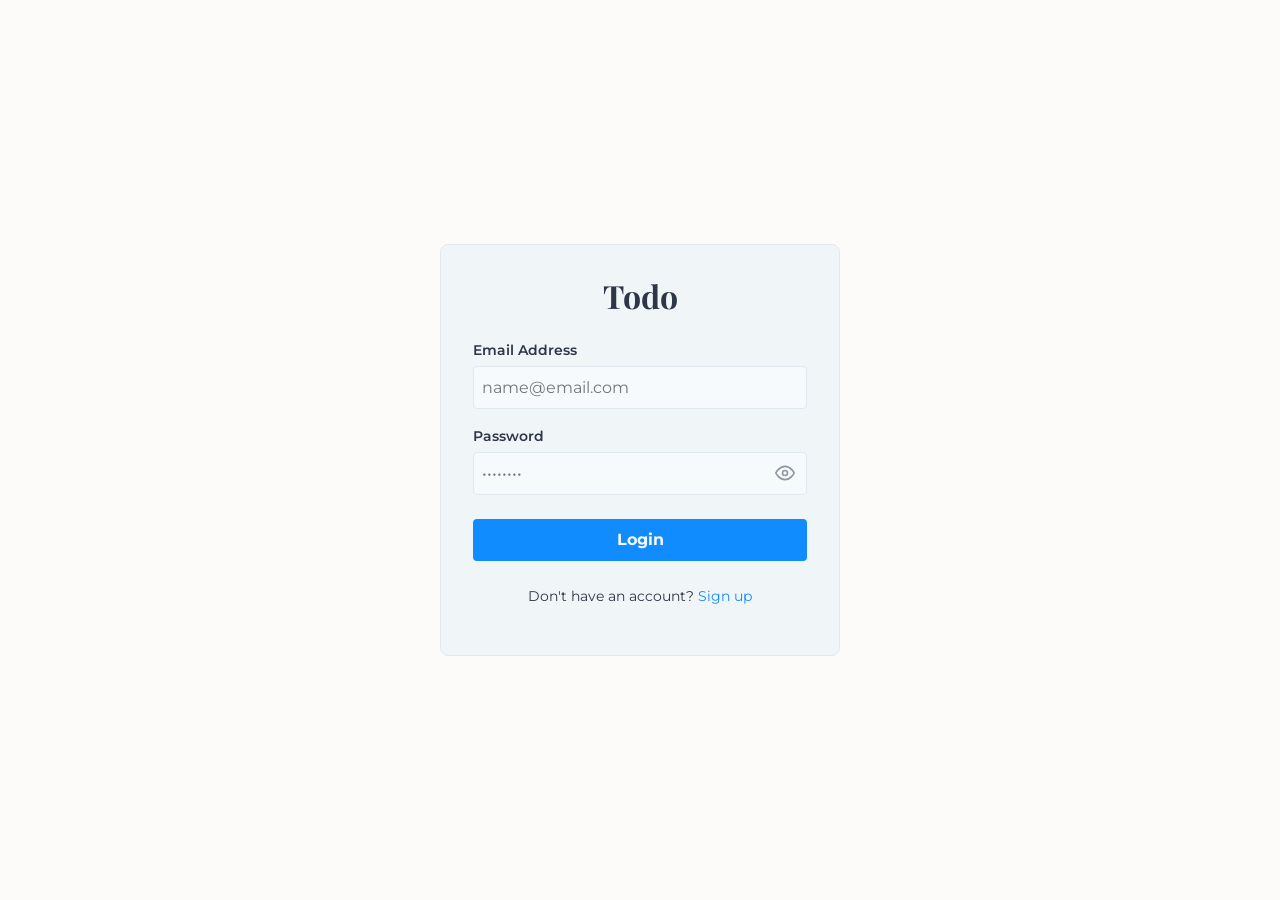
==== login.html @ 3fc9da68 "feat: implement the login page" ====
<!DOCTYPE html>
<html lang="en">
  <head>
    <meta charset="UTF-8" />
    <meta name="viewport" content="width=device-width, initial-scale=1.0" />
    <title>Todo Application - Login</title>
    <link rel="preconnect" href="https://fonts.googleapis.com" />
    <link rel="preconnect" href="https://fonts.gstatic.com" crossorigin />
    <link
      href="https://fonts.googleapis.com/css2?family=Montserrat:ital,wght@0,100..900;1,100..900&family=Playfair+Display:ital,wght@0,400..900;1,400..900&display=swap"
      rel="stylesheet"
    />
    <link rel="stylesheet" href="css/base.css" />
    <link rel="stylesheet" href="css/login.css" />
  </head>
  <body>
    <div class="login-container">
      <main class="login-card">
        <h1 class="login-title">Todo</h1>

        <form id="loginForm" novalidate>
          <div class="form-group">
            <label for="email">Email Address</label>
            <input
              type="email"
              id="email"
              class="form-input"
              placeholder="name@email.com"
              maxlength="255"
            />
            <p id="emailError" class="error-text" aria-live="assertive"></p>
          </div>

          <div class="form-group">
            <label for="password">Password</label>
            <div class="password-wrapper">
              <input
                type="password"
                id="password"
                class="form-input"
                placeholder="••••••••"
                maxlength="255"
              />
              <button
                type="button"
                id="togglePassword"
                class="toggle-password-btn"
                aria-label="Toggle password visibility"
              >
                <svg
                  id="eyeIcon"
                  viewBox="0 0 24 24"
                  fill="none"
                  stroke="currentColor"
                  stroke-width="2"
                  stroke-linecap="round"
                  stroke-linejoin="round"
                >
                  <path d="M1 12s4-8 11-8 11 8 11 8-4 8-11 8-11-8-11-8z"></path>
                  <circle cx="12" cy="12" r="3"></circle>
                </svg>
              </button>
            </div>
            <p id="passwordError" class="error-text" aria-live="assertive"></p>
          </div>

          <button type="submit" class="login-btn">Login</button>
        </form>

        <div class="login-footer">
          <p>Don't have an account? <a href="signup.html">Sign up</a></p>
        </div>
      </main>
    </div>

    <script src="js/services/authService.js"></script>
    <script src="js/login.js"></script>
  </body>
</html>
---- css/base.css ----
/* VARIABLES */
:root {
  /* Brand Colors*/
  --color-primary: #118cff;
  --color-secondary: #e3fffb;
  --color-text-dark: #2d3748;
  --color-text-light: #f7fafc;
  --color-bg-light: #fcfbfa;
  --color-bg-gray: #f0f5f8;
  --color-border: #e2e8f0;

  /* Typography */
  --font-heading: "Playfair Display", Georgia, serif;
  --font-body: "Montserrat", Arial, sans-serif;

  /* Spacing System */
  --space-xs: 0.25rem;
  --space-sm: 0.5rem;
  --space-md: 1rem;
  --space-lg: 1.5rem;
  --space-xl: 2rem;
  --space-xxl: 3rem;
}

/* RESET AND NORMALIZATION */
*,
*::before,
*::after {
  box-sizing: border-box;
  margin: 0;
  padding: 0;
}

html {
  scroll-behavior: smooth;
  -webkit-text-size-adjust: 100%;
}

body {
  min-height: 100vh;
  background-color: var(--color-bg-light);
  color: var(--color-text-dark);
  font-family: var(--font-body);
  line-height: 1.6;
}

ul,
ol {
  list-style: none;
}

img,
picture,
video,
svg {
  max-width: 100%;
  display: block;
}

input,
button,
textarea,
select {
  font: inherit;
}

h1,
h2,
h3,
h4,
h5,
h6 {
  font-family: var(--font-heading);
  font-weight: 700;
  line-height: 1.2;
  margin-bottom: var(--space-md);
}

p {
  margin-bottom: var(--space-md);
}

a {
  color: var(--color-primary);
  text-decoration: none;
}

a:hover {
  opacity: 0.9;
}
---- css/login.css ----
.login-container {
  display: flex;
  justify-content: center;
  align-items: center;
  min-height: 100vh;
  padding: var(--space-lg);
}

.login-card {
  background-color: var(--color-bg-gray);
  border: 1px solid var(--color-border);
  border-radius: 8px;
  width: 100%;
  max-width: 400px;
  padding: var(--space-xl);
}

.login-title {
  text-align: center;
  color: var(--color-text-dark);
  margin-bottom: var(--space-lg);
}

.form-group {
  margin-bottom: var(--space-md);
}

.form-group label {
  display: block;
  margin-bottom: var(--space-xs);
  font-weight: 600;
  font-size: 14px;
  color: var(--color-text-dark);
}

.form-input {
  width: 100%;
  padding: var(--space-sm);
  background-color: var(--color-text-light);
  border: 1px solid var(--color-border);
  border-radius: 4px;
  color: var(--color-text-dark);
}

.form-input:focus {
  border-color: var(--color-primary);
  outline: none;
}

.password-wrapper {
  position: relative;
  display: flex;
  align-items: center;
}

.password-wrapper .form-input {
  padding-right: 40px;
}

.toggle-password-btn {
  position: absolute;
  right: 12px;
  background: none;
  border: none;
  padding: 0;
  cursor: pointer;
  color: var(--color-text-dark);
  opacity: 0.5;
  display: flex;
  align-items: center;
  justify-content: center;
}

.toggle-password-btn:hover {
  opacity: 0.8;
}

.toggle-password-btn svg {
  width: 20px;
  height: 20px;
}

.error-text {
  color: #dc2626;
  font-size: 13px;
  font-weight: 400;
  margin-top: 6px;
  margin-bottom: 0;
  display: none;
}

.login-btn {
  width: 100%;
  padding: var(--space-sm) var(--space-md);
  background-color: var(--color-primary);
  color: var(--color-text-light);
  border: none;
  border-radius: 4px;
  font-weight: 700;
  cursor: pointer;
  margin-top: var(--space-sm);
  transition: opacity 0.2s ease;
}

.login-btn:hover {
  opacity: 0.9;
}

.login-footer {
  text-align: center;
  margin-top: var(--space-lg);
  font-size: 14px;
}
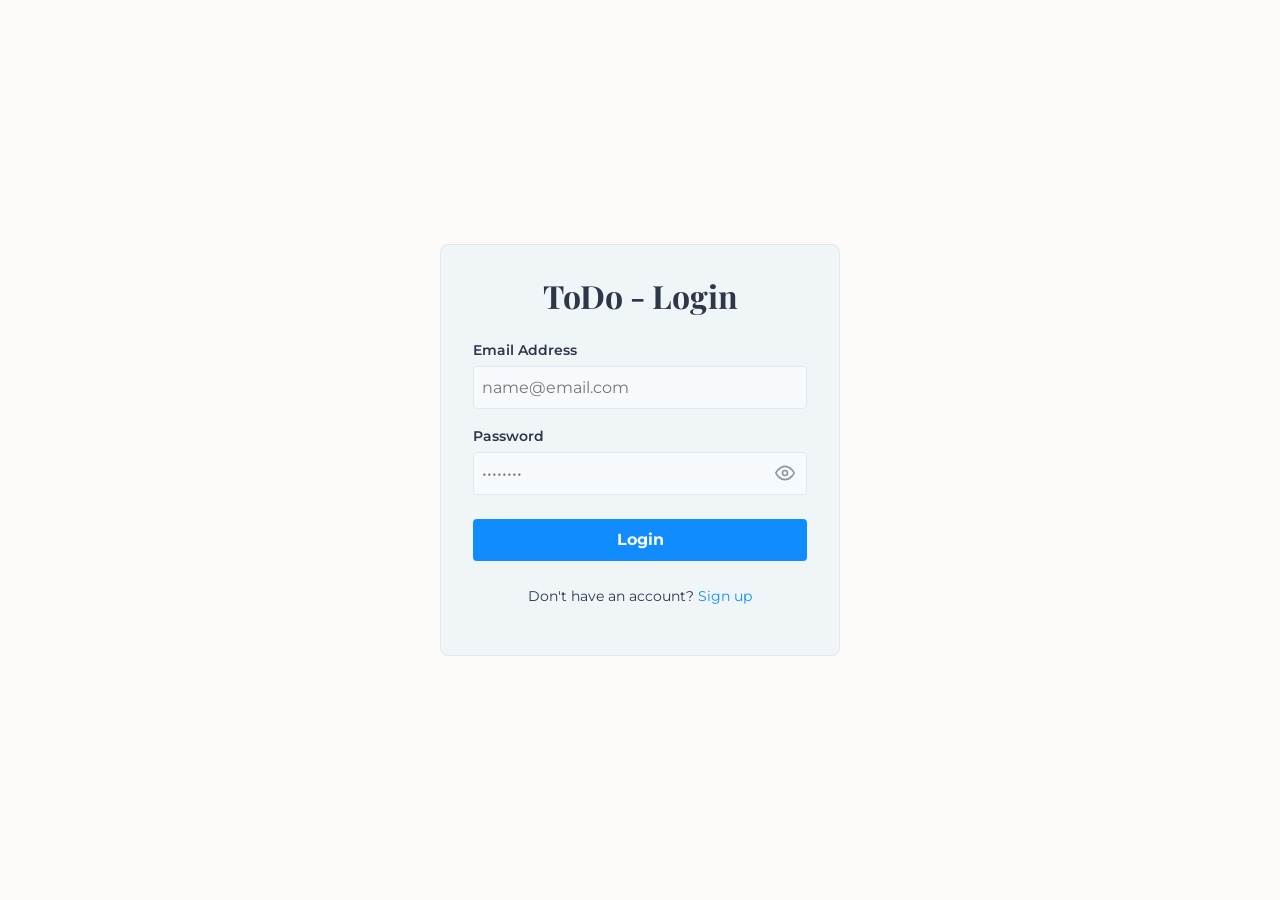
==== commit 51cb272b: "refactor: rename login css to reuse in signup page and change header of login page" ====
--- a/login.html
+++ b/login.html
@@ -11,12 +11,12 @@
       rel="stylesheet"
     />
     <link rel="stylesheet" href="css/base.css" />
-    <link rel="stylesheet" href="css/login.css" />
+    <link rel="stylesheet" href="css/login-signup.css" />
   </head>
   <body>
     <div class="login-container">
       <main class="login-card">
-        <h1 class="login-title">Todo</h1>
+        <h1 class="login-title">ToDo - Login</h1>
 
         <form id="loginForm" novalidate>
           <div class="form-group">
--- a/css/login-signup.css
+++ b/css/login-signup.css
@@ -0,0 +1,113 @@
+.login-container {
+  display: flex;
+  justify-content: center;
+  align-items: center;
+  min-height: 100vh;
+  padding: var(--space-lg);
+}
+
+.login-card {
+  background-color: var(--color-bg-gray);
+  border: 1px solid var(--color-border);
+  border-radius: 8px;
+  width: 100%;
+  max-width: 400px;
+  padding: var(--space-xl);
+}
+
+.login-title {
+  text-align: center;
+  color: var(--color-text-dark);
+  margin-bottom: var(--space-lg);
+}
+
+.form-group {
+  margin-bottom: var(--space-md);
+}
+
+.form-group label {
+  display: block;
+  margin-bottom: var(--space-xs);
+  font-weight: 600;
+  font-size: 14px;
+  color: var(--color-text-dark);
+}
+
+.form-input {
+  width: 100%;
+  padding: var(--space-sm);
+  background-color: var(--color-text-light);
+  border: 1px solid var(--color-border);
+  border-radius: 4px;
+  color: var(--color-text-dark);
+}
+
+.form-input:focus {
+  border-color: var(--color-primary);
+  outline: none;
+}
+
+.password-wrapper {
+  position: relative;
+  display: flex;
+  align-items: center;
+}
+
+.password-wrapper .form-input {
+  padding-right: 40px;
+}
+
+.toggle-password-btn {
+  position: absolute;
+  right: 12px;
+  background: none;
+  border: none;
+  padding: 0;
+  cursor: pointer;
+  color: var(--color-text-dark);
+  opacity: 0.5;
+  display: flex;
+  align-items: center;
+  justify-content: center;
+}
+
+.toggle-password-btn:hover {
+  opacity: 0.8;
+}
+
+.toggle-password-btn svg {
+  width: 20px;
+  height: 20px;
+}
+
+.error-text {
+  color: #dc2626;
+  font-size: 13px;
+  font-weight: 400;
+  margin-top: 6px;
+  margin-bottom: 0;
+  display: none;
+}
+
+.login-btn {
+  width: 100%;
+  padding: var(--space-sm) var(--space-md);
+  background-color: var(--color-primary);
+  color: var(--color-text-light);
+  border: none;
+  border-radius: 4px;
+  font-weight: 700;
+  cursor: pointer;
+  margin-top: var(--space-sm);
+  transition: opacity 0.2s ease;
+}
+
+.login-btn:hover {
+  opacity: 0.9;
+}
+
+.login-footer {
+  text-align: center;
+  margin-top: var(--space-lg);
+  font-size: 14px;
+}
